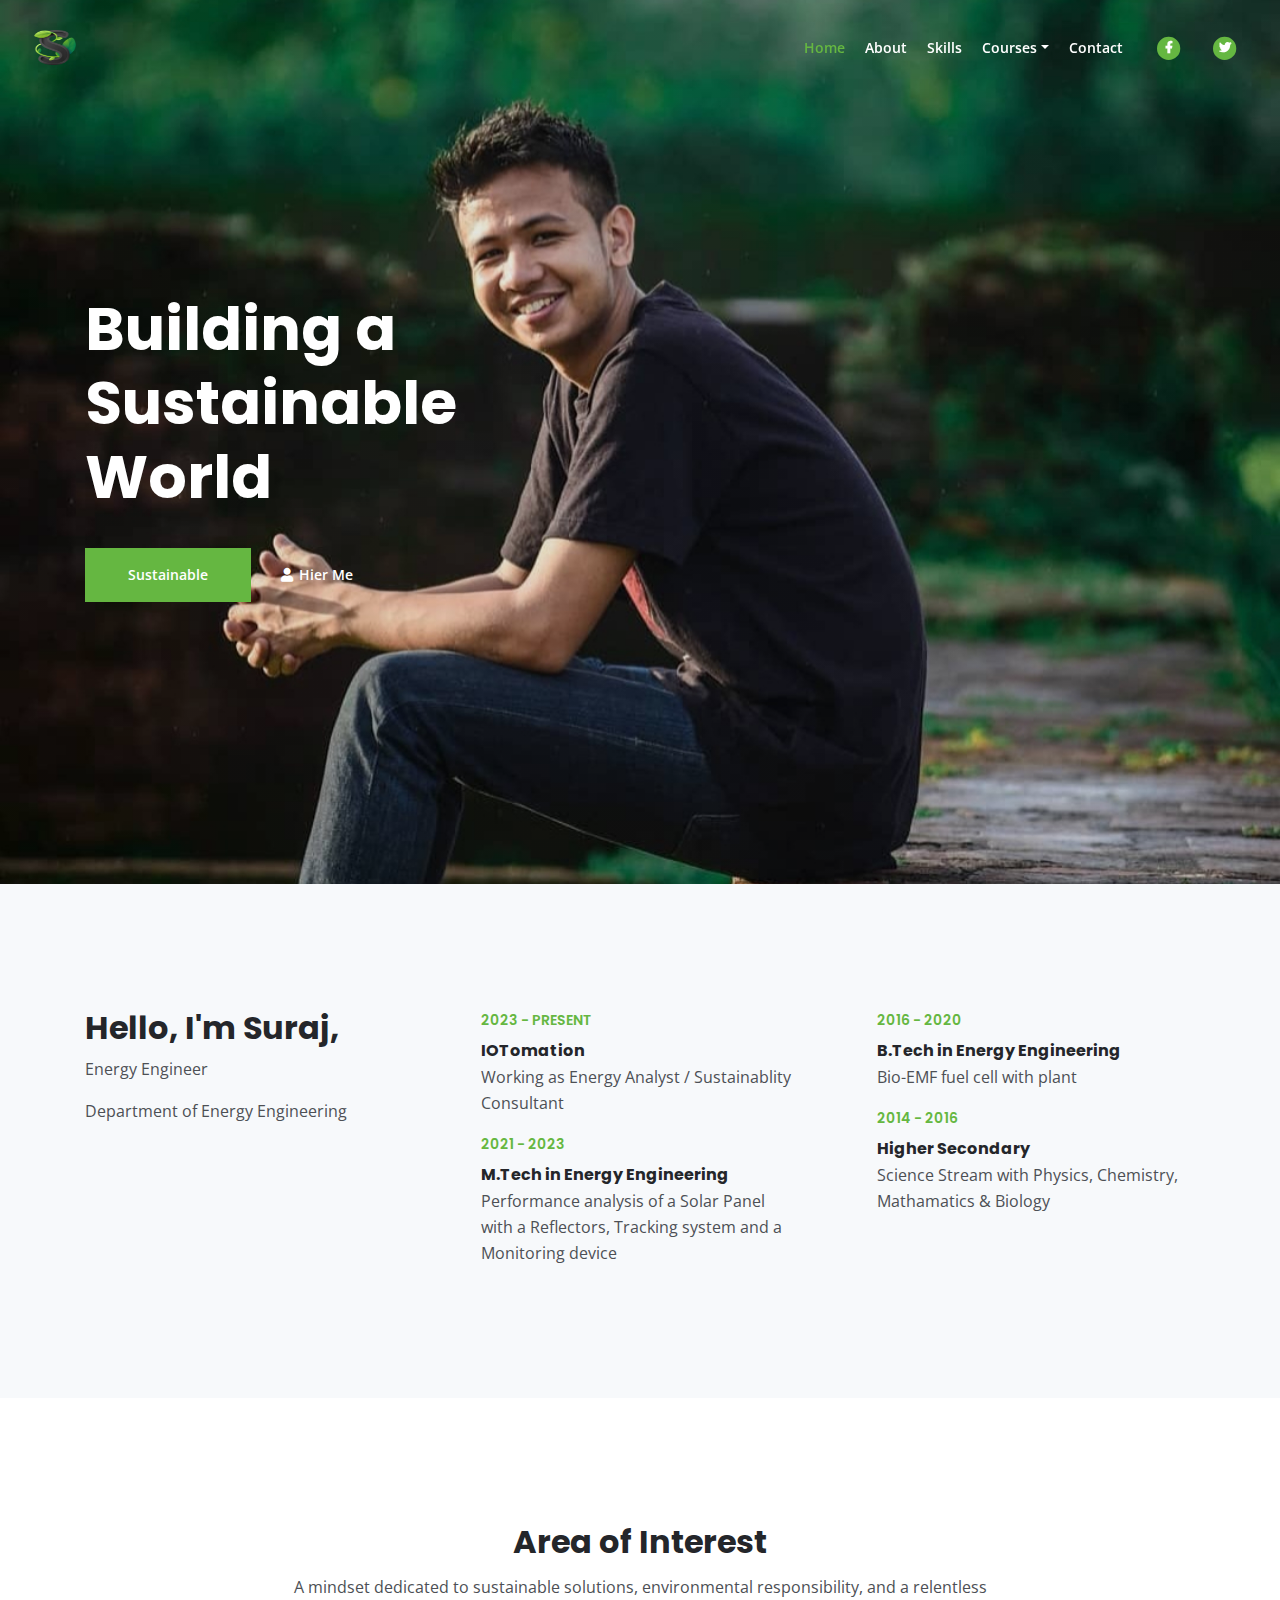
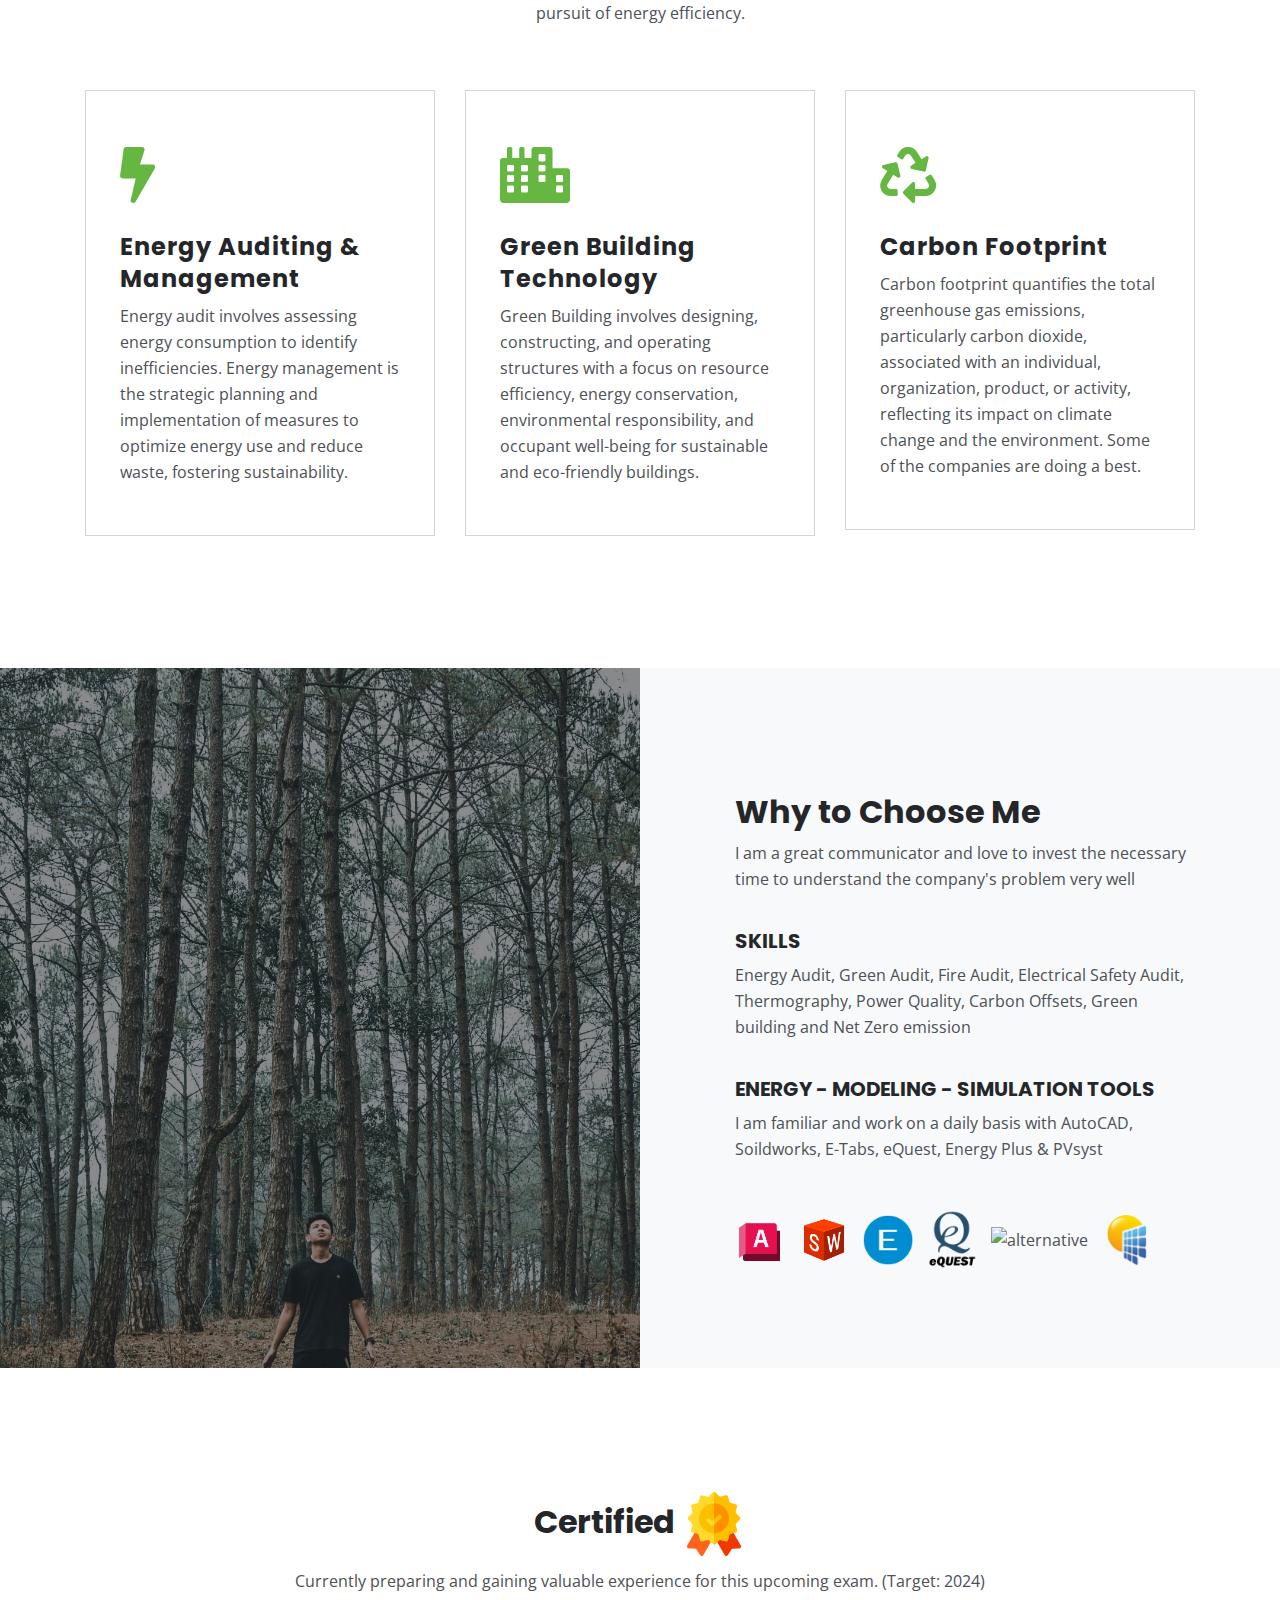
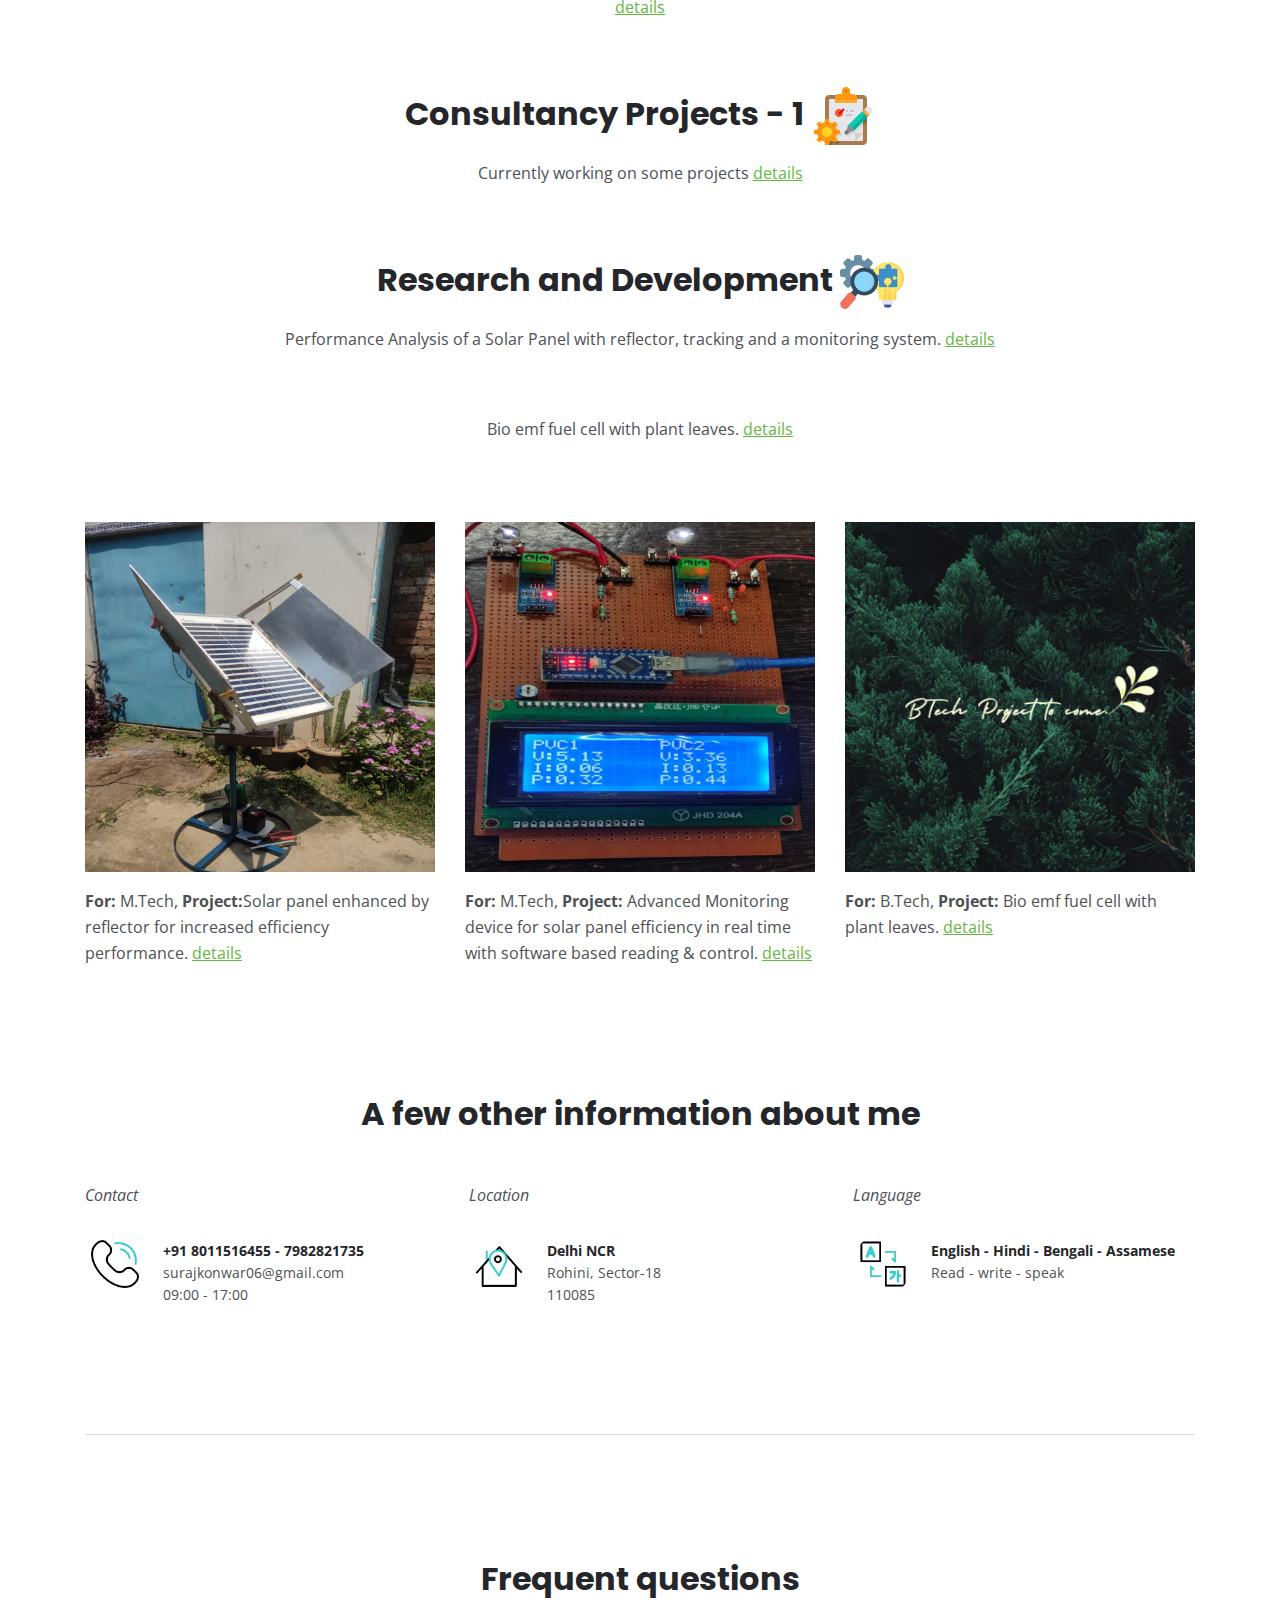
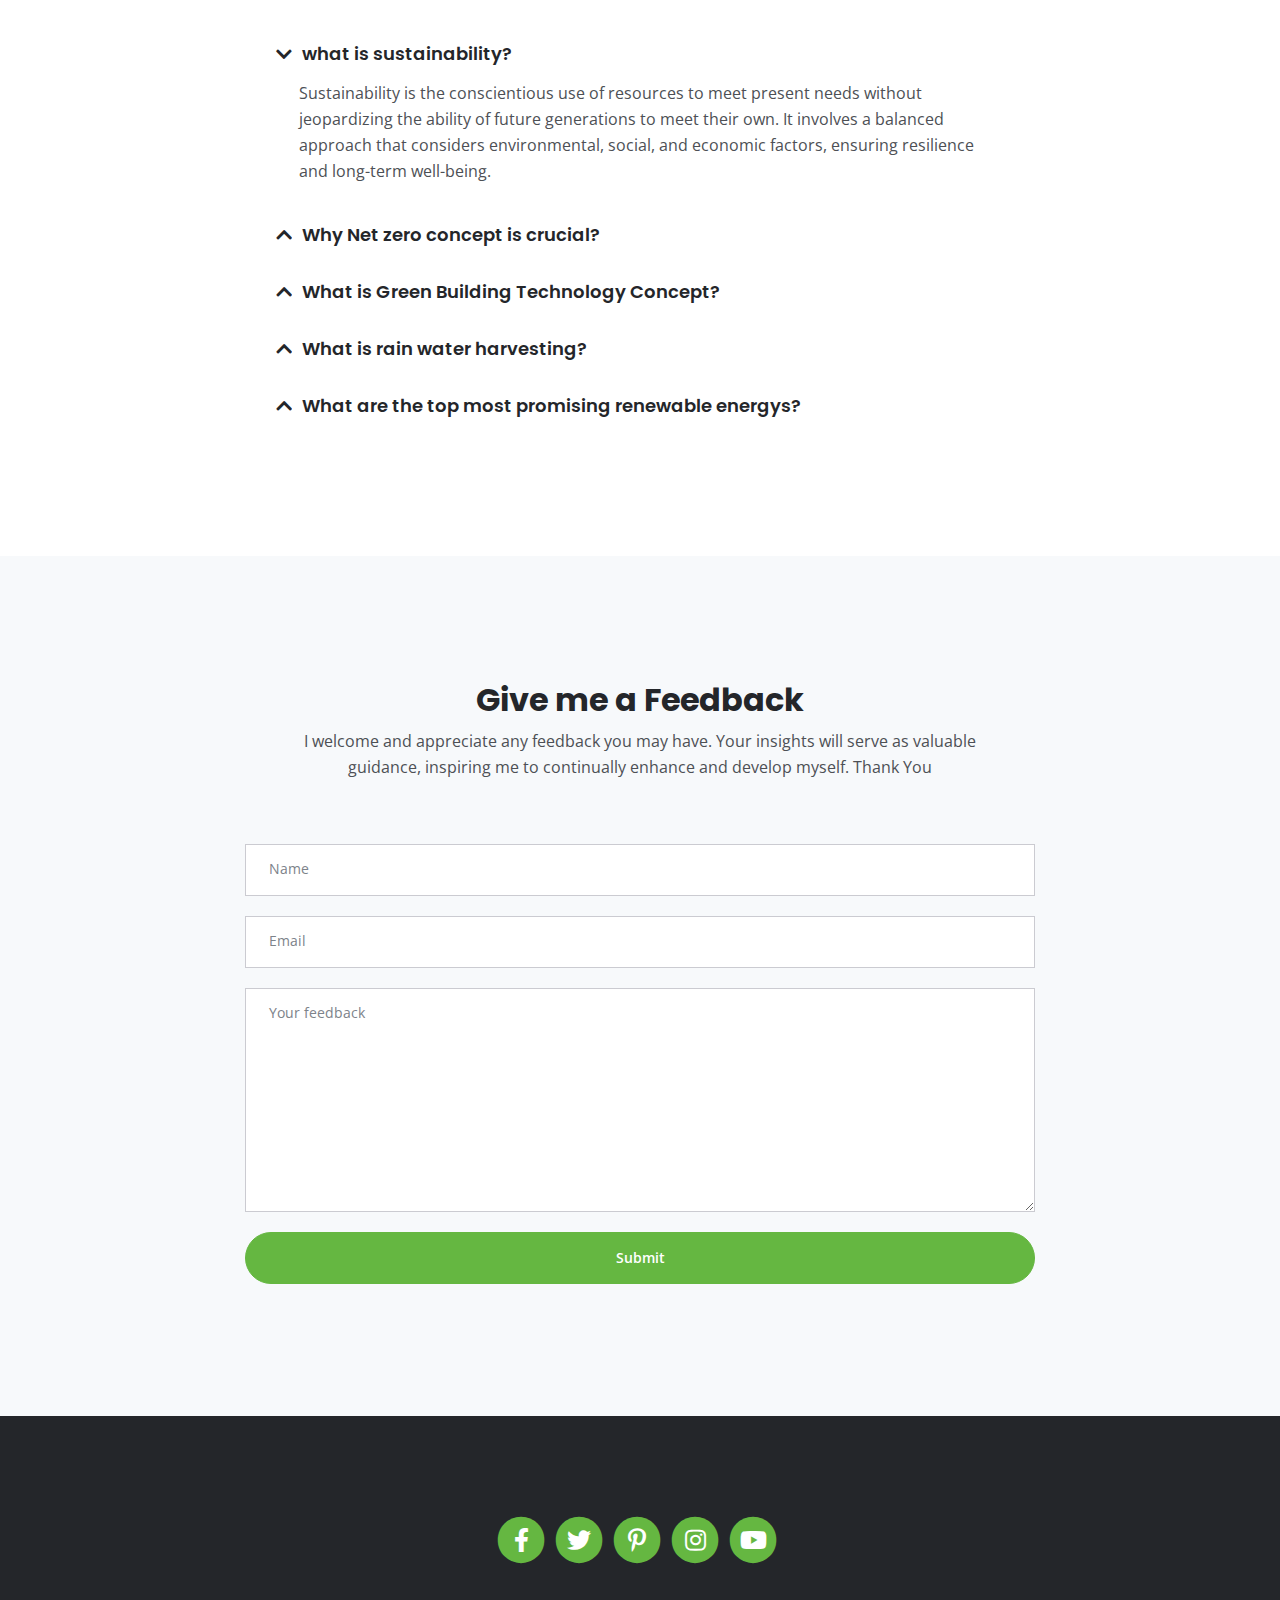
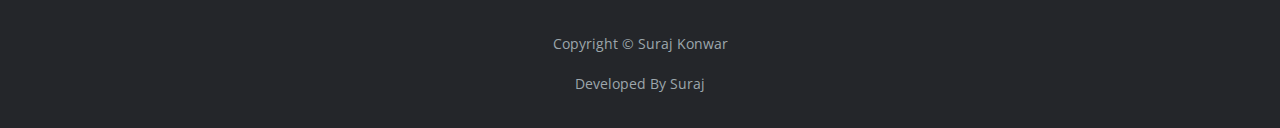
==== index.html @ 88d324c7 "personal website" ====
<!DOCTYPE html>
<html lang="en">
<head>
    <meta charset="utf-8">
    <meta name="viewport" content="width=device-width, initial-scale=1, shrink-to-fit=no">
    
    <!-- OG Meta Tags to improve the way the post looks when you share the page on Facebook, Twitter, LinkedIn -->
	<meta property="og:site_name" content="" /> <!-- website name -->
	<meta property="og:site" content="" /> <!-- website link -->
	<meta property="og:title" content=""/> <!-- title shown in the actual shared post -->
	<meta property="og:description" content="" /> <!-- description shown in the actual shared post -->
	<meta property="og:image" content="" /> <!-- image link, make sure it's jpg -->
	<meta property="og:url" content="" /> <!-- where do you want your post to link to -->
	<meta name="twitter:card" content="summary_large_image"> <!-- to have large image post format in Twitter -->

    <!-- Webpage Title -->
    <title>Portfolio - Suraj</title>
    
    <!-- Styles -->
    <link rel="preconnect" href="https://fonts.gstatic.com">
    <link href="https://fonts.googleapis.com/css2?family=Open+Sans:ital,wght@0,400;0,600;0,700;1,400&family=Poppins:wght@600&display=swap" rel="stylesheet">
    <link href="css/bootstrap.css" rel="stylesheet">
    <link href="css/fontawesome-all.css" rel="stylesheet">
	<link href="css/styles.css" rel="stylesheet">
	
	<!-- Favicon  -->
    <link rel="icon" href="images/favicon.ico">
</head>
<body data-spy="scroll" data-target=".fixed-top">
    
    <!-- Navbar-->
    <nav class="navbar navbar-expand-lg fixed-top navbar-dark">
        <div class="container">
            
            <!-- Image Logo -->
            <a class="navbar-brand logo-image" href="index.html"><img src="images/logo.png" alt="alternative"></a>  

            <!-- Text Logo - Use this if you don't have a graphic logo -->
            <!-- <a class="navbar-brand logo-text page-scroll" href="index.html">suraj</a> -->

            <button class="navbar-toggler p-0 border-0" type="button" data-toggle="offcanvas">
                <span class="navbar-toggler-icon"></span>
            </button>

            <div class="navbar-collapse offcanvas-collapse" id="navbarsExampleDefault">
                <ul class="navbar-nav ml-auto">
                    
                    <li class="nav-item">
                        <a class="nav-link page-scroll" href="#header">Home <span class="sr-only">(current)</span></a>
                    </li>
                    <li class="nav-item">
                        <a class="nav-link page-scroll" href="#about">About</a>
                    </li>
                    <li class="nav-item">
                        <a class="nav-link page-scroll" href="#services">Skills</a>
                    </li>
                    <li class="nav-item dropdown">
                        <a class="nav-link dropdown-toggle" href="#" id="dropdown01" data-toggle="dropdown" aria-haspopup="true" aria-expanded="false">Courses</a>
                        <div class="dropdown-menu" aria-labelledby="dropdown01">
                            <a class="dropdown-item page-scroll" href="project.html">B.Tech</a>
                            <div class="dropdown-divider"></div>
                            <a class="dropdown-item page-scroll" href="terms.html">M.Tech</a>
                            <div class="dropdown-divider"></div>
                            <a class="dropdown-item page-scroll" href="privacy.html">Udemy</a>
                        </div>
                    </li>
                    <li class="nav-item">
                        <a class="nav-link page-scroll" href="#contact">Contact</a>
                    </li>
                </ul>
                <span class="nav-item social-icons">
                    <span class="fa-stack">
                        <a href="https://www.facebook.com/don.eladio.986">
                            <i class="fas fa-circle fa-stack-2x"></i>
                            <i class="fab fa-facebook-f fa-stack-1x"></i>
                        </a>
                    </span>
                    <span class="fa-stack">
                        <a href="https://twitter.com/surajkonwar14">
                            <i class="fas fa-circle fa-stack-2x"></i>
                            <i class="fab fa-twitter fa-stack-1x"></i>
                        </a>
                    </span>
                </span>
            </div> <!-- end of navbar-collapse -->
        </div> <!-- end of container -->
    </nav> <!-- end of navbar -->
    <!-- end of navigation -->


    <!-- Header -->
    <header id="header" class="header">
        <div class="container">
            <div class="row">
                <div class="col-lg-6">
                    <div class="text-container">
                        <h1 class="h1-large">Building a Sustainable World</h1>
                        <a class="btn-solid-lg page-scroll" href="#about">Sustainable</a>
                        <a class="btn-outline-lg page-scroll" href="#contact"><i class="fas fa-user"></i>Hier Me</a>
                    </div> <!-- end of text-container -->
                </div> <!-- end of col -->
            </div> <!-- end of row -->
        </div> <!-- end of container -->
    </header> <!-- end of header -->
    <!-- end of header -->


    <!-- About-->
    <div id="about" class="basic-1 bg-gray">
        <div class="container">
            <div class="row">
                <div class="col-lg-4">
                    <div class="text-container first">
                        <h2>Hello, I'm Suraj,</h2>
                        <p> Energy Engineer </p>
                        <p> Department of Energy Engineering </p>
                    </div> <!-- end of text-container -->
                </div> <!-- end of col -->
                <div class="col-lg-4">
                    <div class="text-container second">
                        <div class="time">2023 - PRESENT</div>
                        <h6>IOTomation</h6>
                        <p>Working as Energy Analyst / Sustainablity Consultant</p>
                        <div class="time">2021 - 2023</div>
                        <h6>M.Tech in Energy Engineering</h6>
                        <p>Performance analysis of a Solar Panel with a Reflectors, Tracking system and a Monitoring device</p>
                    </div> <!-- end of text-container -->
                </div> <!-- end of col -->
                <div class="col-lg-4">
                    <div class="text-container third">
                        <div class="time">2016 - 2020</div>
                        <h6>B.Tech in Energy Engineering</h6>
                        <p>Bio-EMF fuel cell with plant</p>
                        <div class="time">2014 - 2016</div>
                        <h6>Higher Secondary</h6>
                        <p>Science Stream with Physics, Chemistry, Mathamatics & Biology</p>
                    </div> <!-- end of text-container -->
                </div> <!-- end of col -->
            </div> <!-- end of row -->
        </div> <!-- end of container -->
    </div> <!-- end of basic-1 -->
    <!-- end of about -->


    <!-- Services -->
    <div id="services" class="basic-2">
        <div class="container">
            <div class="row">
                <div class="col-lg-12">
                    <h2 class="h2-heading">Area of Interest</h2>
                    <p class="p-heading">A mindset dedicated to sustainable solutions, environmental responsibility, and a relentless pursuit of energy efficiency.</p>
                </div> <!-- end of col -->
            </div> <!-- end of row -->
            <div class="row">
                <div class="col-lg-4">
                    <div class="text-box">
                        <i class="fas fa-bolt"></i>
                        <h4>Energy Auditing & Management</h4>
                        <p>Energy audit involves assessing energy consumption to identify inefficiencies. Energy management is the strategic planning and implementation of measures to optimize energy use and reduce waste, fostering sustainability.</p>
                    </div> <!-- end of text-box -->
                </div> <!-- end of col -->
                <div class="col-lg-4">
                    <div class="text-box">
                        <i class="fas fa-city"></i>
                        <h4>Green Building Technology</h4>
                        <p>Green Building involves designing, constructing, and operating structures with a focus on resource efficiency, energy conservation, environmental responsibility, and occupant well-being for sustainable and eco-friendly buildings.</p>
                    </div> <!-- end of text-box -->
                </div> <!-- end of col -->
                <div class="col-lg-4">
                    <div class="text-box">
                        <i class="fas fa-recycle"></i>
                        <h4>Carbon Footprint</h4>
                        <p>Carbon footprint quantifies the total greenhouse gas emissions, particularly carbon dioxide, associated with an individual, organization, product, or activity, reflecting its impact on climate change and the environment. Some of the companies are doing a best.</p>
                    </div> <!-- end of text-box -->
                </div> <!-- end of col -->
            </div> <!-- end of row -->
        </div> <!-- end of container -->
    </div> <!-- end of basic-2 -->
    <!-- end of services -->


    <!-- Details -->
	<div class="split">
		<div class="area-1">
		</div><!-- end of area-1 on same line and no space between comments to eliminate margin white space --><div class="area-2 bg-gray">
            <div class="container">    
                <div class="row">
                    <div class="col-lg-12">     
                        
                        <!-- Text Container -->
                        <div class="text-container">
                            <h2>Why to Choose Me</h2>
                            <p>I am a great communicator and love to invest the necessary time to understand the company's problem very well</p>
                            <h5>SKILLS</h5>
                            <p>Energy Audit, Green Audit, Fire Audit, Electrical Safety Audit, Thermography, Power Quality, Carbon Offsets, Green building and Net Zero emission</p>
                            <h5>ENERGY - MODELING - SIMULATION TOOLS</h5>
                            <p>I am familiar and work on a daily basis with AutoCAD, Soildworks, E-Tabs, eQuest, Energy Plus & PVsyst</p>
                            
                            <div class="icons-container">
                                <img src="images/autocad.png" alt="alternative">
                                <img src="images/solidworks.png" alt="alternative">
                                <img src="images/etabs.png" alt="alternative">
                                <img src="images/equest.png" alt="alternative">
                                <img src="images/energyplus.png" alt="alternative">
                                <img src="images/pvsyst.png" alt="alternative">
                            </div> <!-- end of icons-container -->
                        </div> <!-- end of text-container -->
                        <!-- end of text container -->

                    </div> <!-- end of col -->
                </div> <!-- end of row -->
            </div> <!-- end of container -->
		</div> <!-- end of area-2 -->
    </div> <!-- end of split -->
    <!-- end of details -->


    <!-- Projects -->
    <div id="projects" class="basic-3">
        <div class="container">
            <div class="row">
                <div class="col-lg-12">
                    <h2 class="h2-heading">Certified <img class="img-fluid" src="images/validation.png" alt="alternative"> </h2>
                    <p class="p-heading"> Currently preparing and gaining valuable experience for this upcoming exam. (Target: 2024) <a class="blue" href="your link">details</a> </p>
                    <h2 class="h2-heading">Consultancy Projects - 1 <img class="img-fluid" src="images/projects.png" alt="alternative"> </h2>
                    <p class="p-heading"> Currently working on some projects <a class="blue" href="your link">details</a> </p>
                    <h2 class="h2-heading">Research and Development <img class="img-fluid" src="images/rnd.png" alt="alternative"> </h2>
                    <p class="p-heading">Performance Analysis of a Solar Panel with reflector, tracking and a monitoring system. <a class="blue" href="your link">details</a> </p>
                    <p class="p-heading">Bio emf fuel cell with plant leaves. <a class="blue" href="your link">details</a> </p>
                </div> <!-- end of col -->
            </div> <!-- end of row -->
        </div> <!-- end of container -->
    </div> <!-- end of basic-3 -->
    <!-- end of projects -->


    <!-- Works -->
    <div class="basic-4">
        <div class="container">
            <div class="row">
                <div class="col-lg-4">
                    <div class="text-container">
                        <div class="image-container">
                            <a href="project.html">
                                <img class="img-fluid" src="images/project-1.jpg" alt="alternative">
                            </a>
                        </div> <!-- end of image-container -->
                        <p><strong>For:</strong> M.Tech, <strong>Project:</strong>Solar panel enhanced by reflector for increased efficiency performance. <a class="blue" href="project.html">details</a></p>
                    </div> <!-- end of text-container -->
                </div> <!-- end of col -->
                <div class="col-lg-4">
                    <div class="text-container">
                        <div class="image-container">
                            <a href="project.html">
                                <img class="img-fluid" src="images/project-2.jpg" alt="alternative">
                            </a>
                        </div> <!-- end of image-container -->
                        <p><strong>For:</strong> M.Tech, <strong>Project:</strong> Advanced Monitoring device for solar panel efficiency in real time with software based reading & control. <a class="blue" href="project.html">details</a></p>
                    </div> <!-- end of text-container -->
                </div> <!-- end of col -->
                <div class="col-lg-4">
                    <div class="text-container">
                        <div class="image-container">
                            <a href="project.html">
                                <img class="img-fluid" src="images/project-3.jpg" alt="alternative">
                            </a>
                        </div> <!-- end of image-container -->
                        <p><strong>For:</strong> B.Tech, <strong>Project:</strong> Bio emf fuel cell with plant leaves. <a class="blue" href="project.html">details</a></p>
                    </div> <!-- end of text-container -->
                </div> <!-- end of col -->
            </div> <!-- end of row -->
         </div> <!-- end of container -->
    </div> <!-- end of basic-4 -->
    <!-- end of works -->


    <!-- Testimonials -->
    <div class="cards-1">
        <div class="container">
            <div class="row">
                <div class="col-lg-12">
                    <h2 class="h2-heading">A few other information about me</h2>
                </div> <!-- end of col -->
            </div> <!-- end of row -->
            <div class="row">
                <div class="col-lg-12">
                    
                    <!-- Card -->
                    <div class="card">
                        <div class="card-body">
                            <p class="testimonial-text">Contact</p>
                            <div class="details">
                                <img src="images/contact.gif" alt="alternative">
                                <div class="text">
                                    <div class="testimonial-author">+91 8011516455 - 7982821735</div>
                                    <div class="occupation">surajkonwar06@gmail.com</div>
                                    <div class="occupation">09:00 - 17:00</div>
                                </div> <!-- end of text -->
                            </div> <!-- end of testimonial-details -->
                        </div>
                    </div>
                    <!-- end of card -->

                    <!-- Card -->
                    <div class="card">
                        <div class="card-body">
                            <p class="testimonial-text">Location</p>
                            <div class="details">
                                <img src="images/location.gif" alt="alternative">
                                <div class="text">
                                    <div class="testimonial-author">Delhi NCR</div>
                                    <div class="occupation">Rohini, Sector-18</div>
                                    <div class="occupation">110085</div>
                                </div> <!-- end of text -->
                            </div> <!-- end of testimonial-details -->
                        </div>
                    </div>
                    <!-- end of card -->

                    <!-- Card -->
                    <div class="card">
                        <div class="card-body">
                            <p class="testimonial-text">Language</p>
                            <div class="details">
                                <img src="images/lang.gif" alt="alternative">
                                <div class="text">
                                    <div class="testimonial-author">English - Hindi - Bengali - Assamese</div>
                                    <div class="occupation">Read - write - speak</div>
                                </div> <!-- end of text -->
                            </div> <!-- end of testimonial-details -->
                        </div>
                    </div>
                    <!-- end of card -->

                </div> <!-- end of col -->
            </div> <!-- end of row -->
        </div> <!-- end of container -->
    </div> <!-- end of cards-1 -->
    <!-- end of testimonials -->


    <!-- Section Divider -->
    <div class="container">
        <div class="row">
            <div class="col-lg-12">
                <hr class="section-divider">
            </div> <!-- end of col -->
        </div> <!-- end of row -->
    </div> <!-- end of container -->
    <!-- end of section divider -->


    <!-- Questions -->
    <div class="accordion-1">
        <div class="container">
            <div class="row">
                <div class="col-lg-12">
                    <h2 class="h2-heading">Frequent questions</h2>
                </div> <!-- end of col -->
            </div> <!-- end of row -->
            <div class="row">
                <div class="col-lg-12">

                    <div class="accordion" id="accordionExample">
                        <div class="card">
                            <div class="card-header" id="headingOne">
                                <button class="btn btn-link btn-block text-left" type="button" data-toggle="collapse" data-target="#collapseOne" aria-expanded="true" aria-controls="collapseOne">
                                    what is sustainability?
                                </button>
                            </div>
                            <div id="collapseOne" class="collapse show" aria-labelledby="headingOne" data-parent="#accordionExample">
                                <div class="card-body">
                                    Sustainability is the conscientious use of resources to meet present needs without jeopardizing the ability of future generations to meet their own. It involves a balanced approach that considers environmental, social, and economic factors, ensuring resilience and long-term well-being.
                                </div>
                            </div>
                        </div>
                        <div class="card">
                            <div class="card-header" id="headingTwo">
                                <button class="btn btn-link btn-block text-left collapsed" type="button" data-toggle="collapse" data-target="#collapseTwo" aria-expanded="false" aria-controls="collapseTwo">
                                    Why Net zero concept is crucial?
                                </button>
                            </div>
                            <div id="collapseTwo" class="collapse" aria-labelledby="headingTwo" data-parent="#accordionExample">
                                <div class="card-body">
                                    The Net Zero concept is crucial for mitigating climate change. It involves balancing the amount of greenhouse gases emitted with an equivalent amount removed, promoting sustainability, reducing environmental impact, and safeguarding the planet for future generations.
                                </div>
                            </div>
                        </div>
                        <div class="card">
                            <div class="card-header" id="headingThree">
                                <button class="btn btn-link btn-block text-left collapsed" type="button" data-toggle="collapse" data-target="#collapseThree" aria-expanded="false" aria-controls="collapseThree">
                                    What is Green Building Technology Concept?
                                </button>
                            </div>
                            <div id="collapseThree" class="collapse" aria-labelledby="headingThree" data-parent="#accordionExample">
                                <div class="card-body">
                                    Green Building Technology focuses on designing, constructing, and operating buildings in an environmentally responsible and resource-efficient manner. It emphasizes energy efficiency, water conservation, use of sustainable materials, and creating healthier indoor environments to minimize the environmental impact of the built environment.
                                </div>
                            </div>
                        </div>
                        <div class="card">
                            <div class="card-header" id="headingFour">
                                <button class="btn btn-link btn-block text-left collapsed" type="button" data-toggle="collapse" data-target="#collapseFour" aria-expanded="false" aria-controls="collapseFour">
                                    What is rain water harvesting?
                                </button>
                            </div>
                            <div id="collapseFour" class="collapse" aria-labelledby="headingFour" data-parent="#accordionExample">
                                <div class="card-body">
                                    Rainwater harvesting is the collection and storage of rainwater for later use. It involves capturing rain from rooftops or other surfaces, directing it to a storage system, and utilizing it for various purposes, including irrigation, groundwater recharge, and non-potable household needs.
                                </div>
                            </div>
                        </div>
                        <div class="card">
                            <div class="card-header" id="headingFive">
                                <button class="btn btn-link btn-block text-left collapsed" type="button" data-toggle="collapse" data-target="#collapseFive" aria-expanded="false" aria-controls="collapseFive">
                                    What are the top most promising renewable energys?
                                </button>
                            </div>
                            <div id="collapseFive" class="collapse" aria-labelledby="headingFive" data-parent="#accordionExample">
                                <div class="card-body">
                                    The top most promising renewable energies include solar power, wind energy, hydropower, and geothermal energy. These sources offer sustainable, clean alternatives, reducing reliance on fossil fuels and contributing to a more environmentally friendly and resilient energy landscape.
                                </div>
                            </div>
                        </div>
                    </div> <!-- end of accordion -->

                </div> <!-- end of col -->
            </div> <!-- end of row -->
        </div> <!-- end of container -->
    </div> <!-- end of accordion-1 -->
    <!-- end of questions -->


    <!-- Contact -->
    <div id="contact" class="form-1 bg-gray">
        <div class="container">
            <div class="row">
                <div class="col-lg-12">
                    <h2>Give me a Feedback</h2>
                    <p class="p-heading">I welcome and appreciate any feedback you may have. Your insights will serve as valuable guidance, inspiring me to continually enhance and develop myself. Thank You</p>
                </div> <!-- end of col -->
            </div> <!-- end of row -->
            <div class="row">
                <div class="col-lg-12">
                    
         <!-- Contact Form -->
    <form >
        <div class="form-group">
            <input type="text" class="form-control-input" id="cname" name="name" required>
            <label class="label-control" for="cname">Name</label>
        </div>
        <div class="form-group">
            <input type="email" class="form-control-input" id="cemail" name="email" required>
            <label class="label-control" for="cemail">Email</label>
        </div>
        <div class="form-group">
            <textarea class="form-control-textarea" id="cmessage" name="message" required></textarea>
            <label class="label-control" for="cmessage">Your feedback</label>
        </div>
        <div class="form-group">
            <button type="submit" class="form-control-submit-button">Submit</button>
        </div>
    </form>
    <!-- end of contact form -->


                </div> <!-- end of col -->
            </div> <!-- end of row -->
        </div> <!-- end of container -->
    </div> <!-- end of form-1 -->  
    <!-- end of contact -->


    <!-- Footer -->
    <div class="footer bg-gray">
        <div class="container">
            <div class="row">
                <div class="col-lg-12">
                    <div class="social-container">
                        <span class="fa-stack">
                            <a href="https://www.facebook.com/don.eladio.986">
                                <i class="fas fa-circle fa-stack-2x"></i>
                                <i class="fab fa-facebook-f fa-stack-1x"></i>
                            </a>
                        </span>
                        <span class="fa-stack">
                            <a href="https://twitter.com/surajkonwar14">
                                <i class="fas fa-circle fa-stack-2x"></i>
                                <i class="fab fa-twitter fa-stack-1x"></i>
                            </a>
                        </span>
                        <span class="fa-stack">
                            <a href="https://pintrest.com/surajkonwar06">
                                <i class="fas fa-circle fa-stack-2x"></i>
                                <i class="fab fa-pinterest-p fa-stack-1x"></i>
                            </a>
                        </span>
                        <span class="fa-stack">
                            <a href="https://www.instagram.com/_surajkonwar_">
                                <i class="fas fa-circle fa-stack-2x"></i>
                                <i class="fab fa-instagram fa-stack-1x"></i>
                            </a>
                        </span>
                        <span class="fa-stack">
                            <a href="https://youtube.com/@codshinobi3490">
                                <i class="fas fa-circle fa-stack-2x"></i>
                                <i class="fab fa-youtube fa-stack-1x"></i>
                            </a>
                        </span>
                    </div> <!-- end of social-container -->
                </div> <!-- end of col -->
            </div> <!-- end of row -->
        </div> <!-- end of container -->
    </div> <!-- end of footer -->  
    <!-- end of footer -->


    <!-- Copyright -->
    <div class="copyright bg-gray">
        <div class="container">
            <div class="row">
                <div class="col-lg-12">
                    <p class="p-small">Copyright © <a class="no-line" href="#your-link">Suraj Konwar</a></p>
                </div> <!-- end of col -->
            </div> <!-- enf of row -->
        </div> <!-- end of container -->

        <div class="container">
            <div class="row">
                <div class="col-lg-12">
                    <p class="p-small">Developed By <a class="no-line" href="#your-link">Suraj</a></p>
                </div> <!-- end of col -->
            </div> <!-- enf of row -->
        </div> <!-- end of container -->
        
    </div> <!-- end of copyright --> 
    <!-- end of copyright -->
    
    	
    <!-- Scripts -->
    <script src="js/jquery.min.js"></script> <!-- jQuery for Bootstrap's JavaScript plugins -->
    <script src="js/bootstrap.min.js"></script> <!-- Bootstrap framework -->
    <script src="js/jquery.easing.min.js"></script> <!-- jQuery Easing for smooth scrolling between anchors -->
    <script src="js/scripts.js"></script> <!-- Custom scripts -->
    
</body>
</html>
---- css/styles.css ----
/* Description: Master CSS file */

/*****************************************
Table Of Contents:
- General Styles
- Navigation
- Header
- About
- Services
- Details
- Projects
- Works
- Testimonials
- Questions
- Contact
- Footer 
- Copyright
- Back To Top Button
- Extra Pages
- Media Queries
******************************************/

/*****************************************
Colors:
- Backgrounds, navbar - black #24262a
- Backgrounds - light gray #f7f9fb
- Buttons, icons - blue #0b36a8
- Headings text - black #24262a
- Body text - dark gray #4d5055
******************************************/


/**************************/
/*     General Styles     */
/**************************/
body,
html {
    width: 100%;
	height: 100%;
}

body, p {
	color: #4d5055; 
	font: 400 1rem/1.625rem "Open Sans", sans-serif;
}

h1 {
	color: #24262a;
	font-weight: 700;
	font-size: 2.5rem;
	line-height: 3.25rem;
	font-family: "Poppins"
}

h2 {
	color: #24262a;
	font-weight: 700;
	font-size: 2rem;
	line-height: 2.5rem;
	font-family: "Poppins"
}

h3 {
	color: #24262a;
	font-weight: 700;
	font-size: 1.75rem;
	line-height: 2.25rem;
	font-family: "Poppins"
}

h4 {
	color: #24262a;
	font-weight: 700;
	font-size: 1.5rem;
	line-height: 2rem;
	font-family: "Poppins"
}

h5 {
	color: #24262a;
	font-weight: 700;
	font-size: 1.25rem;
	line-height: 1.625rem;
	font-family: "Poppins"
}

h6 {
	color: #24262a;
	font-weight: 700;
	font-size: 1rem;
	line-height: 1.375rem;
	font-family: "Poppins"
}

.p-large {
	font-size: 1.125rem;
	line-height: 1.75rem;
}

.p-small {
	font-size: 0.875rem;
	line-height: 1.5rem;
}

.testimonial-text {
	font-style: italic;
}

.testimonial-author {
	font-weight: 700;
	font-size: 1rem;
	line-height: 1.5rem;
}

.li-space-lg li {
	margin-bottom: 0.5rem;
}

a {
	color: #4d5055;
	text-decoration: underline;
}

a:hover {
	color: #4d5055;
	text-decoration: underline;
}

.no-line {
	text-decoration: none;
}

.no-line:hover {
	text-decoration: none;
}

.blue {
	color: #65B741;
}

.bg-gray {
	background-color: #f7f9fb;
}

.section-divider {
	display: block;
	height: 1px;
	margin: 0;
	border: none;
	background-color: #d3dae2;
}

.btn-solid-reg {
	display: inline-block;
	padding: 1.375rem 2.25rem 1.375rem 2.25rem;
	border: 1px solid #65B741;
	background-color: #65B741;
	color: #ffffff;
	font-weight: 600;
	font-size: 0.875rem;
	line-height: 0;
	text-decoration: none;
	transition: all 0.2s;
}

.btn-solid-reg:hover {
	background-color: transparent;
	color: #0b36a8; /* needs to stay here because of the color property of a tag */
	text-decoration: none;
}

.btn-solid-lg {
	display: inline-block;
	padding: 1.625rem 2.625rem 1.625rem 2.625rem;
	border: 1px solid #65B741;
	background-color: #65B741;
	color: #ffffff;
	font-weight: 600;
	font-size: 0.875rem;
	line-height: 0;
	text-decoration: none;
	transition: all 0.2s;
}

.btn-solid-lg:hover {
	background-color: transparent;
	color: #0b36a8; /* needs to stay here because of the color property of a tag */
	text-decoration: none;
}

.btn-outline-reg {
	display: inline-block;
	padding: 1.375rem 2.25rem 1.375rem 2.25rem;
	border: 1px solid #24262a;
	background-color: transparent;
	color: #24262a;
	font-weight: 600;
	font-size: 0.875rem;
	line-height: 0;
	text-decoration: none;
	transition: all 0.2s;
}

.btn-outline-reg:hover {
	background-color: #24262a;
	color: #ffffff;
	text-decoration: none;
}

.btn-outline-lg {
	display: inline-block;
	padding: 1.625rem 2.625rem 1.625rem 2.625rem;
	border: 1px solid #24262a;
	background-color: transparent;
	color: #24262a;
	font-weight: 600;
	font-size: 0.875rem;
	line-height: 0;
	text-decoration: none;
	transition: all 0.2s;
}

.btn-outline-lg:hover {
	background-color: #24262a;
	color: #ffffff;
	text-decoration: none;
}

.btn-outline-sm {
	display: inline-block;
	padding: 1rem 1.5rem 1rem 1.5rem;
	border: 1px solid #24262a;
	background-color: transparent;
	color: #24262a;
	font-weight: 600;
	font-size: 0.875rem;
	line-height: 0;
	text-decoration: none;
	transition: all 0.2s;
}

.btn-outline-sm:hover {
	background-color: #24262a;
	color: #ffffff;
	text-decoration: none;
}

.form-group {
	position: relative;
	margin-bottom: 1.25rem;
}

.label-control {
	position: absolute;
	top: 0.875rem;
	left: 1.5rem;
	color: #7d838a;
	opacity: 1;
	font-size: 0.875rem;
	line-height: 1.375rem;
	cursor: text;
	transition: all 0.2s ease;
}

.form-control-input:focus + .label-control,
.form-control-input.notEmpty + .label-control,
.form-control-textarea:focus + .label-control,
.form-control-textarea.notEmpty + .label-control {
	top: 0.125rem;
	color: #4d5055;
	opacity: 1;
	font-size: 0.75rem;
	font-weight: 700;
}

.form-control-input,
.form-control-select {
	display: block; /* needed for proper display of the label in Firefox, IE, Edge */
	width: 100%;
	padding-top: 1.125rem;
	padding-bottom: 0.125rem;
	padding-left: 1.5rem;
	border: 1px solid #cbcbd1;
	background-color: #ffffff;
	color: #4d5055;
	font-size: 0.875rem;
	line-height: 1.875rem;
	transition: all 0.2s;
	-webkit-appearance: none; /* removes inner shadow on form inputs on ios safari */
}

.form-control-select {
	padding-top: 0.5rem;
	padding-bottom: 0.5rem;
	height: 3.25rem;
	color: #7d838a;
}

select {
    /* you should keep these first rules in place to maintain cross-browser behavior */
    -webkit-appearance: none;
	-moz-appearance: none;
	-ms-appearance: none;
    -o-appearance: none;
    appearance: none;
    background-image: url('../images/down-arrow.png');
    background-position: 96% 50%;
    background-repeat: no-repeat;
    outline: none;
}

.form-control-textarea {
	display: block; /* used to eliminate a bottom gap difference between Chrome and IE/FF */
	width: 100%;
	height: 14rem; /* used instead of html rows to normalize height between Chrome and IE/FF */
	padding-top: 1.5rem;
	padding-left: 1.3125rem;
	border: 1px solid #cbcbd1;
	background-color: #ffffff;
	color: #4d5055;
	font-size: 0.875rem;
	line-height: 1.5rem;
	transition: all 0.2s;
}

.form-control-input:focus,
.form-control-select:focus,
.form-control-textarea:focus {
	border: 1px solid #a1a1a1;
	outline: none; /* Removes blue border on focus */
}

.form-control-input:hover,
.form-control-select:hover,
.form-control-textarea:hover {
	border: 1px solid #a1a1a1;
}

.checkbox {
	font-size: 0.75rem;
	line-height: 1.25rem;
}

input[type='checkbox'] {
	vertical-align: -10%;
	margin-right: 0.5rem;
}

.form-control-submit-button {
	display: inline-block;
	width: 100%;
	height: 3.25rem;
	border: 1px solid #65B741;
	border-radius: 32px;
	background-color: #65B741;
	color: #ffffff;
	font-weight: 600;
	font-size: 0.875rem;
	line-height: 0;
	cursor: pointer;
	transition: all 0.2s;
}

.form-control-submit-button:hover {
	border: 1px solid #24262a;
	background-color: transparent;
	color: #24262a;
}


/**********************/
/*     Navigation     */
/**********************/
.navbar {
	background-color: #445D48;
	font-weight: 600;
	font-size: 0.875rem;
	line-height: 0.875rem;
	box-shadow: 0 1px 6px 0 rgba(0, 0, 0, 0.025);
}

.navbar .navbar-brand {
	padding-top: 0.125rem;
	padding-bottom: 0.125rem;
}

.navbar .logo-image img {
    width: 48px;
	height: 35px;
}

.navbar .logo-text {
	color: #ffffff;
	font-weight: 700;
	font-size: 1.875rem;
	line-height: 1rem;
	text-decoration: none;
}

.offcanvas-collapse {
	position: fixed;
	top: 3.25rem; /* adjusts the height between the top of the page and the offcanvas menu */
	bottom: 0;
	left: 100%;
	width: 100%;
	padding-right: 1rem;
	padding-left: 1rem;
	overflow-y: auto;
	visibility: hidden;
	background-color: #445D48;
	transition: visibility .3s ease-in-out, -webkit-transform .3s ease-in-out;
	transition: transform .3s ease-in-out, visibility .3s ease-in-out;
	transition: transform .3s ease-in-out, visibility .3s ease-in-out, -webkit-transform .3s ease-in-out;
}

.offcanvas-collapse.open {
	visibility: visible;
	-webkit-transform: translateX(-100%);
	transform: translateX(-100%);
}

.navbar .navbar-nav {
	margin-top: 0.75rem;
	margin-bottom: 0.5rem;
}

.navbar .nav-item .nav-link {
	padding-top: 0.625rem;
	padding-bottom: 0.625rem;
	color: #ffffff;
	text-decoration: none;
	transition: all 0.2s ease;
}

.navbar .nav-item.dropdown.show .nav-link,
.navbar .nav-item .nav-link:hover,
.navbar .nav-item .nav-link.active {
	color: #65B741;
}

/* Dropdown Menu */
.navbar .dropdown .dropdown-menu {
	animation: fadeDropdown 0.2s; /* required for the fade animation */
}

@keyframes fadeDropdown {
    0% {
        opacity: 0;
    }

    100% {
        opacity: 1;
	}
}

.navbar .dropdown-menu {
	margin-top: 0.5rem;
	margin-bottom: 0.5rem;
	border: none;
	background-color: #445D48;
}

.navbar .dropdown-item {
	padding-top: 0.5rem;
	padding-bottom: 0.5rem;
	color: #ffffff;
	font-weight: 600;
	font-size: 0.875rem;
	line-height: 0.875rem;
	text-decoration: none;
}

.navbar .dropdown-item:hover {
	background-color: #445D48;
	color: #65B741;
}

.navbar .dropdown-divider {
	width: 100%;
	height: 2px;
	margin: 0.5rem auto 0.5rem auto;
	border: none;
	background-color: #ffffff;
}
/* end of dropdown menu */

.navbar .fa-stack {
	width: 4em;
	margin-right: 0.25rem;
	font-size: 0.75rem;
}

.navbar .fa-stack-2x {
	color: #65B741;
	transition: all 0.2s ease;
}

.navbar .fa-stack-1x {
	color: #ffffff;
	transition: all 0.2s ease;
}

.navbar .fa-stack:hover .fa-stack-2x {
	color: #ffffff;
}

.navbar .fa-stack:hover .fa-stack-1x {
	color: #65B741;
}

.navbar .navbar-toggler {
	padding: 0;
	border: none;
	font-size: 1.25rem;
}


/******************/
/*     Header     */
/******************/
.header {
	padding-top: 7rem;
	padding-bottom: 5.5rem;
	background: linear-gradient(rgba(0, 0, 0, 0.1), rgba(0, 0, 0, 0.1)), url('../images/header-background.jpg') center center no-repeat;
	background-size: cover;
	text-align: center;
}

.header .h1-large {
	margin-bottom: 1.75rem;
	color: #ffffff;
}

.header .btn-solid-lg:hover {
	border: 2px solid #ffffff;
	color: #65B741;
}

.header .btn-outline-lg {
	padding: 1.625rem 1.625rem 1.625rem 1.625rem;
	border: none;
	color: #ffffff;
}

.header .btn-outline-lg:hover {
	background: transparent;
	color: #65B741;
	text-decoration: none;
}

.header .btn-outline-lg .fas {
	margin-right: 0.375rem;
}


/*****************/
/*     About     */
/*****************/
.basic-1 {
	padding-top: 7.75rem;
	padding-bottom: 5.25rem;
}

.basic-1 .text-container {
	margin-bottom: 3rem;
}

.basic-1 .time {
	margin-bottom: 0.5rem;
	color: #65B741;
	font-weight: 600;
	font-size: 0.875rem;
	line-height: 1.5rem;
	font-family: "Poppins";
}

.basic-1 h6 {
	margin-bottom: 0.125rem;
}


/********************/
/*     Services     */
/********************/
.basic-2 {
	padding-top: 7.75rem;
	padding-bottom: 5.25rem;
}

.basic-2 .h2-heading {
	margin-bottom: 0.75rem;
	text-align: center;
}

.basic-2 .p-heading {
	margin-bottom: 4rem;
	text-align: center;
}

.basic-2 .text-box {
	margin-bottom: 3rem;
	padding: 3.5rem 1rem 2.125rem 1rem;
	border: 1px solid #cfd7de;
}

.basic-2 .fas,
.basic-2 .far {
	margin-bottom: 1.75rem;
	color: #65B741;
	font-size: 3.5rem;
}

.basic-2 h4 {
	letter-spacing: 1px;
}


/*******************/
/*     Details     */
/*******************/
.split .area-1 {
	height: 430px;
	background: linear-gradient(to bottom right, rgba(25, 26, 29, 0.5), rgba(25, 26, 29, 0.5)), url('../images/details-background.jpg') center center no-repeat;
	background-size: cover;
}

.split .area-2 {
	padding-top: 7.75rem;
	padding-bottom: 7.75rem;
}

.split p {
	margin-bottom: 2.25rem;
}

.split .icons-container {
	margin-top: 3rem;
}

.split .icons-container img {
	width: 50px;
	margin-right: 0.625rem;
	margin-bottom: 0.75rem;
}


/********************/
/*     Projects     */
/********************/
.basic-3 {
	padding-top: 7.75rem;
	padding-bottom: 1rem;
}

.basic-3 .h2-heading {
	margin-bottom: 0.75rem;
	text-align: center;
}

.basic-3 .p-heading {
	margin-bottom: 4rem;
	text-align: center;
}

.basic-3 .text-container {
	margin-bottom: 4rem;
}

.basic-3 .image-container {
	margin-bottom: 1rem;
}

/* Hover Animation */
.basic-3 .image-container {
	overflow: hidden;
	margin-right: auto;
	margin-left: auto;
}

.basic-3 .image-container img {
	margin: 0;
	transition: all 0.2s;
}

.basic-3 .image-container:hover img {
	-moz-transform: scale(1.1);
	-webkit-transform: scale(1.1);
	transform: scale(1.1);
} 
/* end of hover animation */


/*****************/
/*     Works     */
/*****************/
.basic-4 {
	padding-bottom: 1rem;
}

.basic-4 .text-container {
	margin-bottom: 4rem;
}

.basic-4 .image-container {
	margin-bottom: 1rem;
}

/* Hover Animation */
.basic-4 .image-container {
	overflow: hidden;
	margin-right: auto;
	margin-left: auto;
}

.basic-4 .image-container img {
	margin: 0;
	transition: all 0.2s;
}

.basic-4 .image-container:hover img {
	-moz-transform: scale(1.15);
	-webkit-transform: scale(1.15);
	transform: scale(1.15);
} 
/* end of hover animation */


/************************/
/*     Testimonials     */
/************************/
.cards-1 {
	padding-top: 3rem;
	padding-bottom: 3.875rem;
}

.cards-1 .h2-heading {
	margin-bottom: 3rem;
	text-align: center;
}

.cards-1 .card {
	margin-bottom: 4rem;
	border: none;
}

.cards-1 .card-body {
	padding: 0;
	text-align: center;
}

.cards-1 .testimonial-text {
	margin-bottom: 1.625rem;
}

.cards-1 img {
	display: inline-block;
	width: 60px;
	margin-bottom: 0.875rem;
	border-radius: 50%;
}

.cards-1 .text {
	margin-top: 0.375rem;
}

.cards-1 .testimonial-author {
	color: #24262a;
}

.cards-1 .testimonial-author,
.cards-1 .occupation {
	font-size: 0.875rem;
	line-height: 1.375rem;
}


/*********************/
/*     Questions     */
/*********************/
.accordion-1 {
	padding-top: 7.75rem;
	padding-bottom: 6.75rem;
}

.accordion-1 .h2-heading {
	margin-bottom: 2.5rem;
	text-align: center;
}

.accordion-1 .card {
	margin-bottom: 1.75rem;
	border: none;
}

.accordion-1 .card-header {
	padding: 0;
	border: none;
	background-color: transparent;
}

.accordion-1 .card button {
	padding: 0;
	color: #24262a;
	font-weight: 600;
	font-size: 1.125rem;
	line-height: 1.75rem;
	font-family: 'Poppins';
}

.accordion-1 .card button:hover {
	text-decoration: none;
}

.accordion-1 .card button:before {
	float: left;
	margin-right: 0.625rem;
	font-family: 'Font Awesome 5 Free';
	font-weight: 900;
	content: "\f078";
	transition: all 0.2s;
}

.accordion-1 .card button.collapsed:before {
	-webkit-transform: rotate(180deg);
	-moz-transform: rotate(180deg);
	transform: rotate(180deg);
} 

.accordion-1 .card-body {
	padding: 0.75rem 1.5rem 0.5rem 1.5rem;
}


/*******************/
/*     Contact     */
/*******************/
.form-1 {
	padding-top: 7.75rem;
	padding-bottom: 7rem;
	text-align: center;
}

.form-1 .h2-heading {
	margin-bottom: 0.75rem;
	text-align: center;
}

.form-1 .p-heading {
	margin-bottom: 4rem;
}


/******************/
/*     Footer     */
/******************/
.footer {
	padding-top: 6.25rem;
	padding-bottom: 2rem;
	background-color: #24262a;
	text-align: center;
}

.footer a {
	text-decoration: none;
}

.footer .fa-stack {
	width: 2em;
	margin-bottom: 1.25rem;
	margin-right: 0.375rem;
	font-size: 1.5rem;
}

.footer .fa-stack .fa-stack-1x {
    color: #ffffff;
	transition: all 0.2s ease;
}

.footer .fa-stack .fa-stack-2x {
	color: #65B741;
	transition: all 0.2s ease;
}

.footer .fa-stack:hover .fa-stack-1x {
	color: #65B741;
}

.footer .fa-stack:hover .fa-stack-2x {
    color: #ffffff;
}


/*********************/
/*     Copyright     */
/*********************/
.copyright {
	padding-top: 1rem;
	padding-bottom: 1rem;
	background-color: #24262a;
	text-align: center;
}

.copyright .p-small {
	color: #9da6ac;
	text-align: center;
}

.copyright a {
	color: #9da6ac;
}


/******************************/
/*     Back To Top Button     */
/******************************/
a.back-to-top {
	position: fixed;
	z-index: 999;
	right: 12px;
	bottom: 12px;
	display: none;
	width: 42px;
	height: 42px;
	border-radius: 30px;
	background: #3a424d url("../images/up-arrow.png") no-repeat center 47%;
	background-size: 18px 18px;
	text-indent: -9999px;
}

a:hover.back-to-top {
	background-color: #65B741;
}


/***********************/
/*     Extra Pages     */
/***********************/
.ex-header {
	padding-top: 8.5rem;
	padding-bottom: 4rem;
	background-color: #24262a;
}

.ex-header h1 {
	color: #ffffff;
}

.ex-basic-1 .list-unstyled .fas {
	font-size: 0.375rem;
	line-height: 1.625rem;
}

.ex-basic-1 .list-unstyled .media-body {
	margin-left: 0.5rem;
}

.ex-basic-1 .text-box {
	padding: 1.25rem 1.25rem 0.5rem 1.25rem;
	background-color: #f7f9fb;
}

.ex-cards-1 .card {
	border: none;
	background-color: transparent;
}

.ex-cards-1 .card .fa-stack {
	width: 2em;
	font-size: 1.125rem;
}

.ex-cards-1 .card .fa-stack-2x {
	color: #65B741;
}

.ex-cards-1 .card .fa-stack-1x {
	color: #ffffff;
	font-weight: 700;
	line-height: 2.125rem;
}

.ex-cards-1 .card .list-unstyled .media-body {
	margin-left: 0.75rem;
}

.ex-cards-1 .card .list-unstyled .media-body h5 {
	margin-top: 0.125rem;
	margin-bottom: 0.375rem;
}


/*************************/
/*     Media Queries     */
/*************************/	
/* Min-width 768px */
@media (min-width: 768px) {

	/* Header */
	.header {
		padding-top: 11rem;
		padding-bottom: 9rem;
	}
	/* end of header */


	/* Services */
	.basic-2 .text-box {
		padding-right: 2.125rem;
		padding-left: 2.125rem;
	}
	/* end of services */


	/* Extra Pages */
	.ex-basic-1 .text-box {
		padding: 1.75rem 2rem 0.875rem 2rem;
	}
	/* end of extra pages */
}
/* end of min-width 768px */


/* Min-width 992px */
@media (min-width: 992px) {
	
	/* General Styles */
	.h2-heading {
		width: 35.25rem;
		margin-right: auto;
		margin-left: auto;
	}

	.p-heading {
		width: 46rem;
		margin-right: auto;
		margin-left: auto;
	}
	/* end of general styles */


	/* Navigation */
	.navbar {
		padding-top: 1.75rem;
		background-color: transparent;
		box-shadow: none;
		transition: all 0.2s;
	}

	.navbar.top-nav-collapse {
		padding-top: 0.5rem;
		padding-top: 0.5rem;
		background-color: #24262a;
		box-shadow: 0 3px 6px 0 rgba(0, 0, 0, 0.025);
	}

	.offcanvas-collapse {
		position: static;
		top: auto;
		bottom: auto;
		left: auto;
		width: auto;
		padding-right: 0;
		padding-left: 0;
		background-color: transparent;
		overflow-y: visible;
		visibility: visible;
	}

	.offcanvas-collapse.open {
		-webkit-transform: none;
		transform: none;
	}

	.navbar .navbar-nav {
		margin-top: 0;
		margin-bottom: 0;
	}
	
	.navbar .nav-item .nav-link {
		padding-right: 0.625rem;
		padding-left: 0.625rem;
	}

	.navbar .dropdown-menu {
		margin-top: 0.25rem;
		box-shadow: 0 3px 3px 1px rgba(0, 0, 0, 0.08);
	}

	.navbar .dropdown-divider {
		width: 90%;
	}

	.navbar .social-icons {
		margin-left: 0.5rem;
	}
	
	.navbar .fa-stack {
		margin-right: 0;
		margin-left: 0.25rem;
	}
	/* end of navigation */


	/* Header */
	.header {
		padding-top: 15rem;
		padding-bottom: 14rem;
		text-align: left;
	}
	/* end of header */


	/* Details */
	.split {
		height: 760px;
	}
	
	.split .area-1 {
		height: 100%;
		width: 50%;
		display: inline-block;
	}
	
	.split .area-2 {
		height: 100%;
		width: 50%;
		display: inline-block;
		vertical-align: top;
	}

	.split .text-container {
		width: 400px;
		margin-left: 3rem;
	}
	/* end of details */


	/* Testimonials */
	.cards-1 .card {
		display: inline-block;
		width: 290px;
		vertical-align: top;
	}

	.cards-1 .card:nth-of-type(3n+2) {
		margin-right: 1.5rem;
		margin-left: 1.5rem;
	}

	.cards-1 .card-body {
		text-align: left;
	}

	.cards-1 .details {
		display: flex;
		align-items: flex-start;
	}
	
	.cards-1 .details .text {
		flex-direction: column;
	}
	
	.cards-1 .details img {
		margin-right: 1.125rem;
	}
	/* end of testimonials */


	/* Accordion */
	.accordion-1 .accordion {
		width: 730px;
		margin-right: auto;
		margin-left: auto;
	}
	/* end of accordion */


	/* Contact */
	.form-1 form {
		width: 790px;
		margin-right: auto;
		margin-left: auto;
	}
	/* end of contact */


	/* Extra Pages */
	.ex-cards-1 .card {
		display: inline-block;
		width: 296px;
		vertical-align: top;
	}

	.ex-cards-1 .card:nth-of-type(3n+2) {
		margin-right: 1rem;
		margin-left: 1rem;
	}
	/* end of extra pages */
}
/* end of min-width 992px */


/* Min-width 1200px */
@media (min-width: 1200px) {

	/* General Styles */
	.h1-large {
		font-size: 3.75rem;
		line-height: 4.625rem;
	}
	/* end of general styles */


	/* Navigation */
	.navbar .container {
		max-width: 1330px;
	}
	/* end of navigation */


	/* Header */
	.header {
		padding-top: 18.25rem;
		padding-bottom: 17.25rem;
	}
	/* end of header */


	/* About */
	.basic-1 .text-container.first {
		margin-right: 2rem;
	}

	.basic-1 .text-container.second {
		margin-right: 1rem;
		margin-left: 1rem;
	}

	.basic-1 .text-container.third {
		margin-left: 2rem;
	}
	/* end of about */


	/* Details */
	.split {
		height: 700px;
	}

	.split .text-container {
		width: 460px;
		margin-left: 5rem;
	}
	/* end of details */


	/* Testimonials */
	.cards-1 .card {
		width: 338px;
	}
	
	.cards-1 .card:nth-of-type(3n+2) {
		margin-right: 2.625rem;
		margin-left: 2.625rem;
	}
	/* end of testimonials */
	

	/* Extra Pages */
	.ex-cards-1 .card {
		width: 336px;
	}

	.ex-cards-1 .card:nth-of-type(3n+2) {
		margin-right: 2.875rem;
		margin-left: 2.875rem;
	}
	/* end of extra pages */
}
/* end of min-width 1200px */
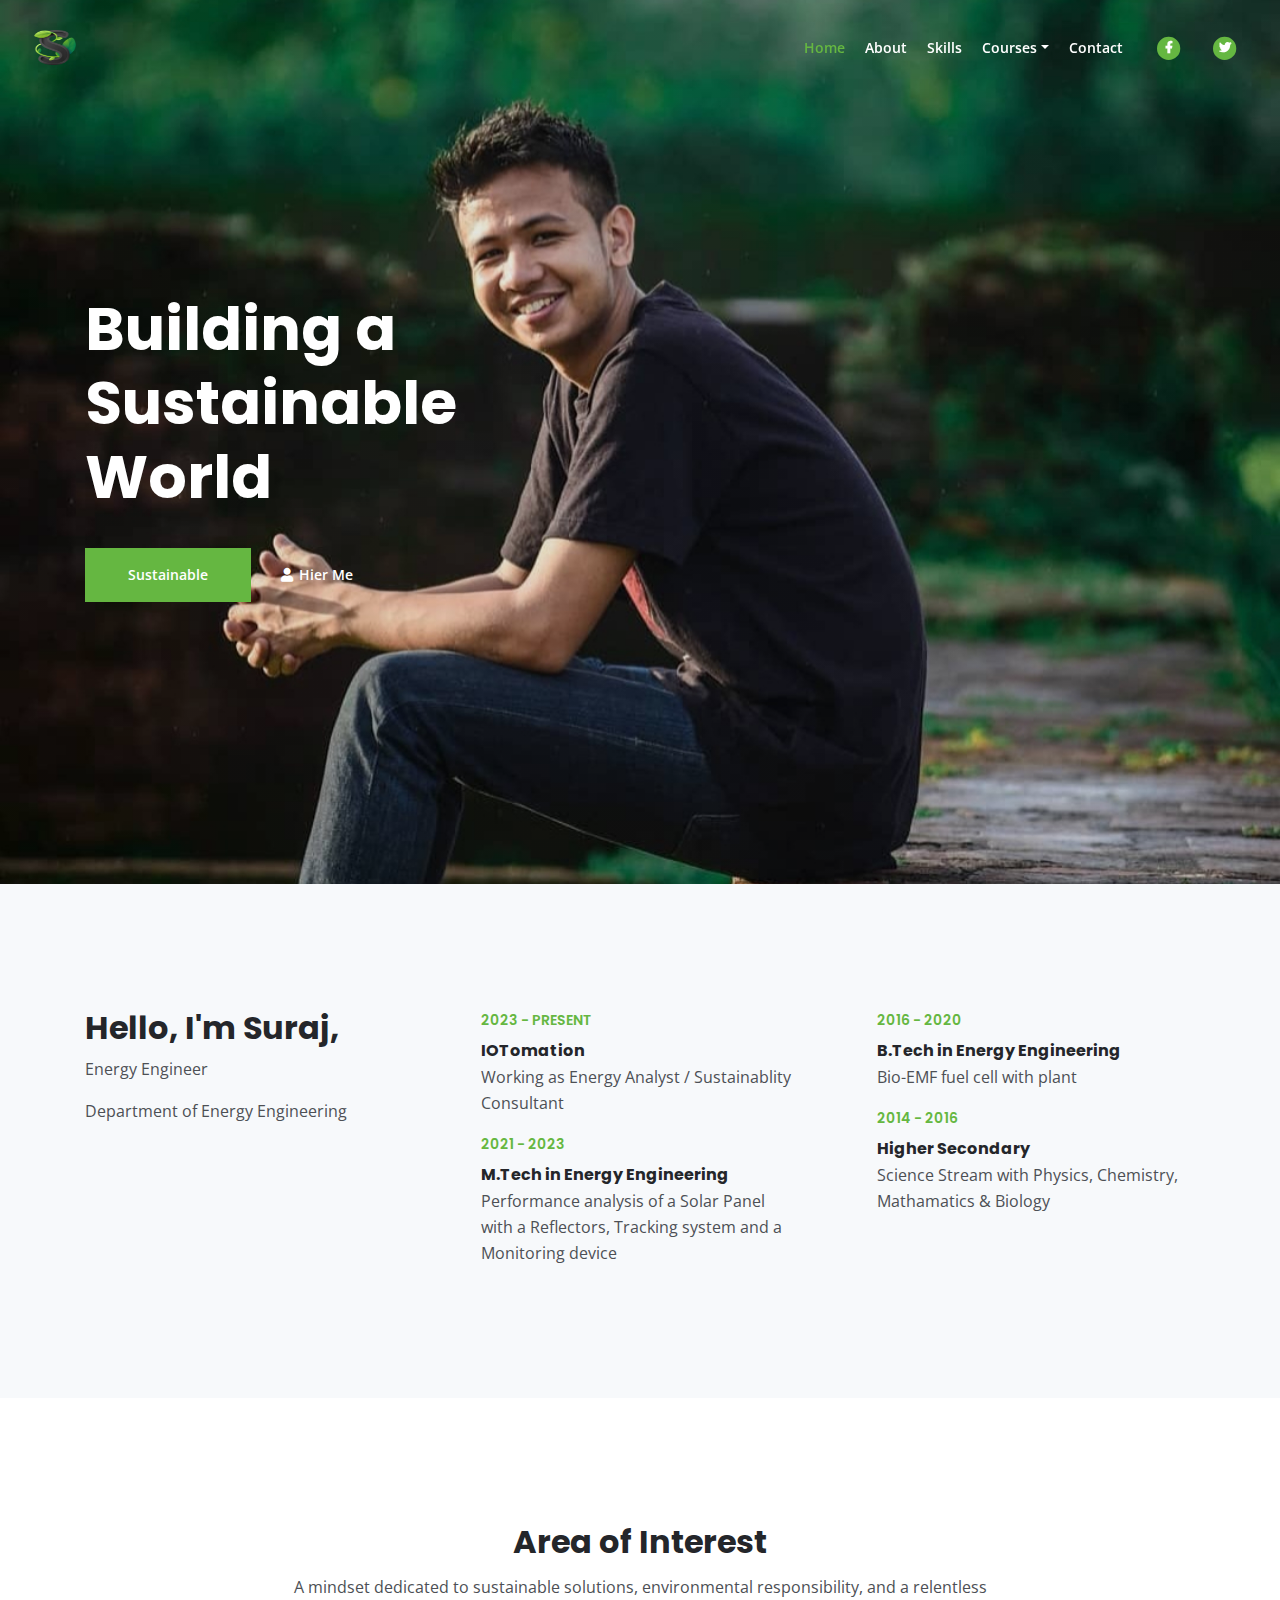
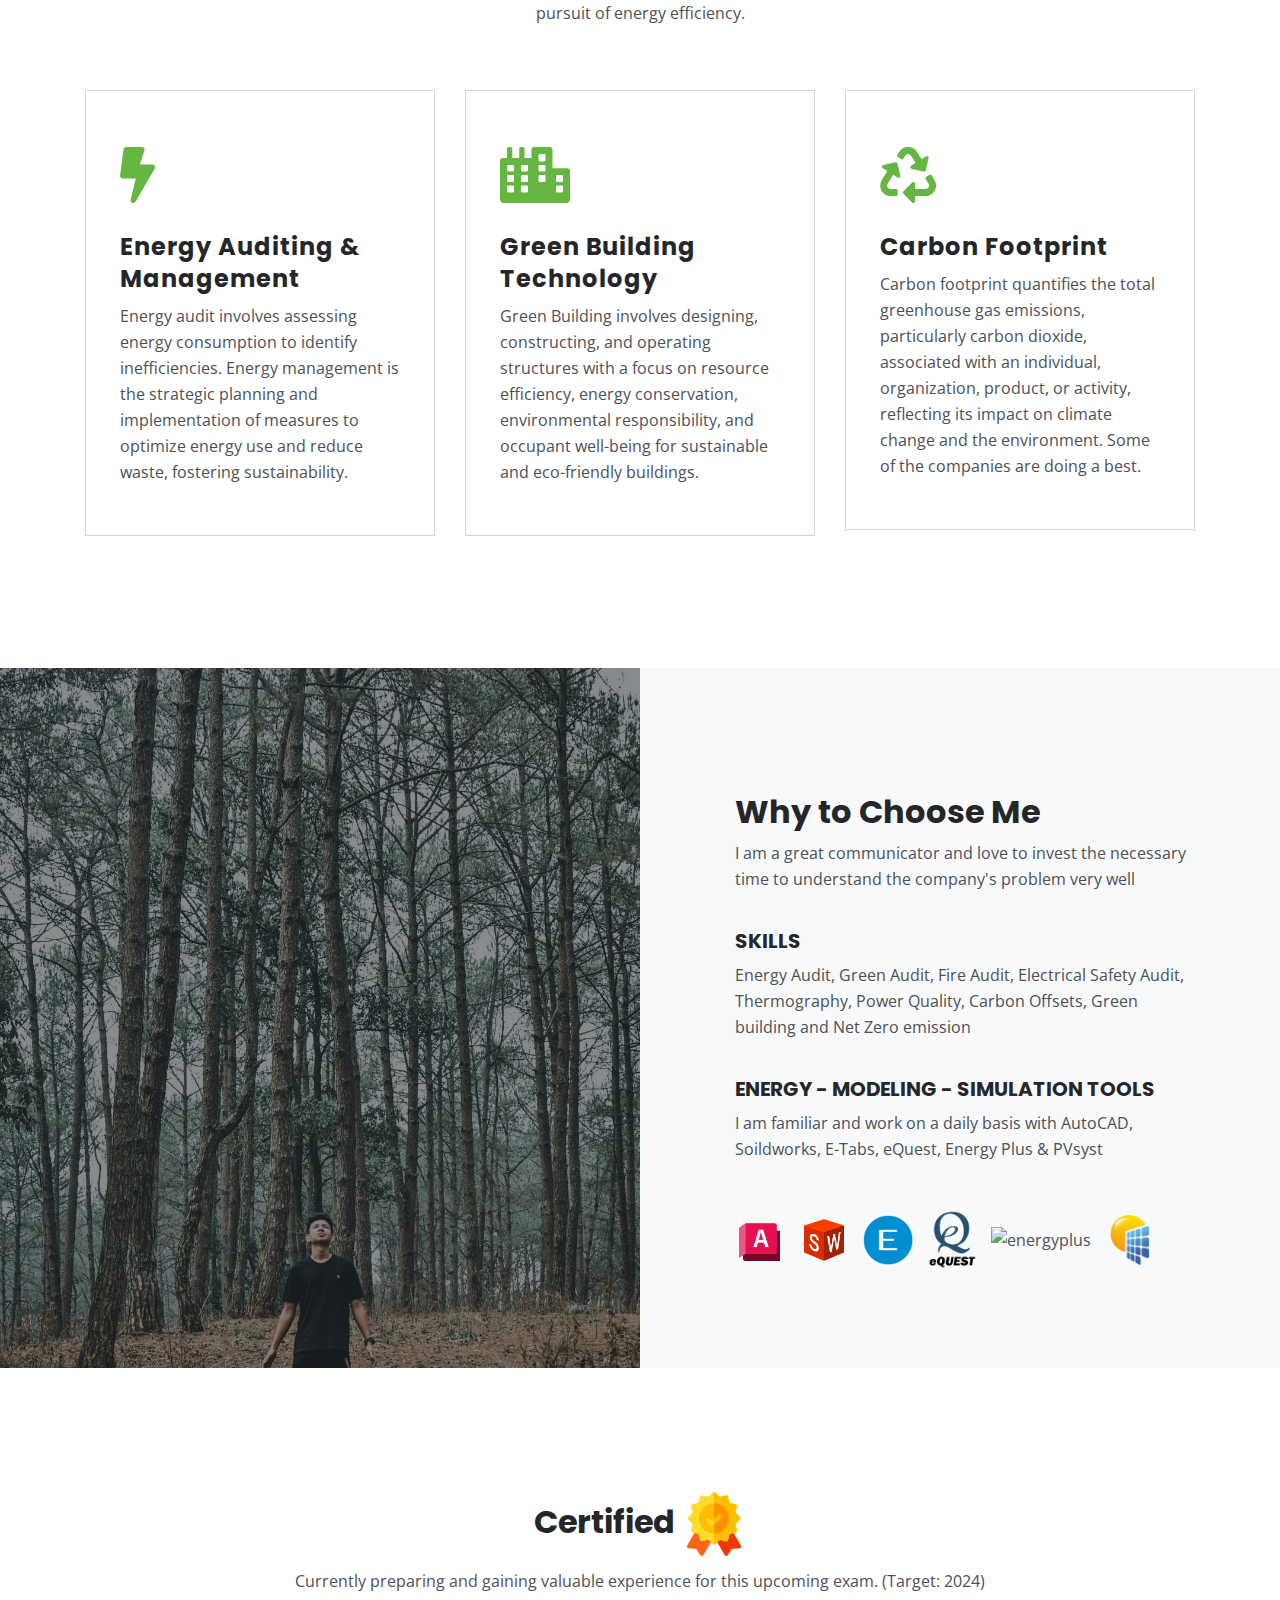
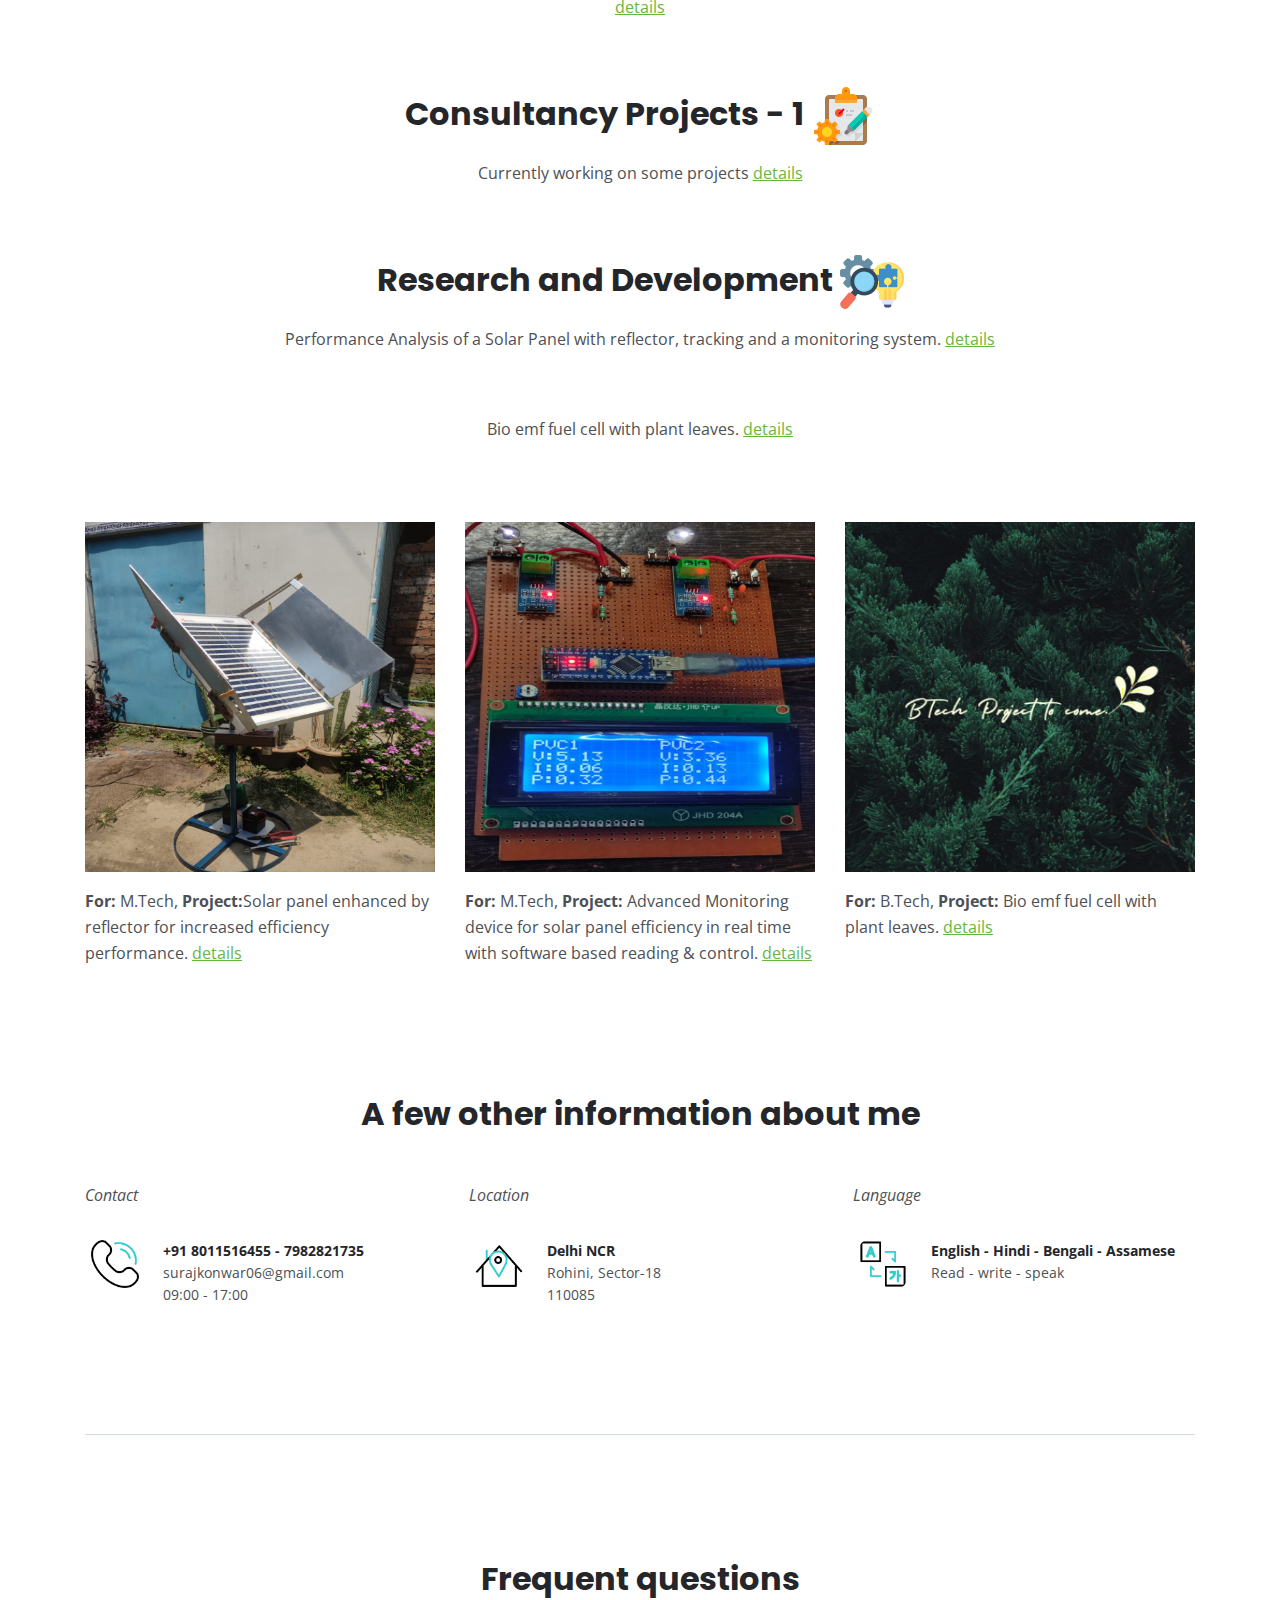
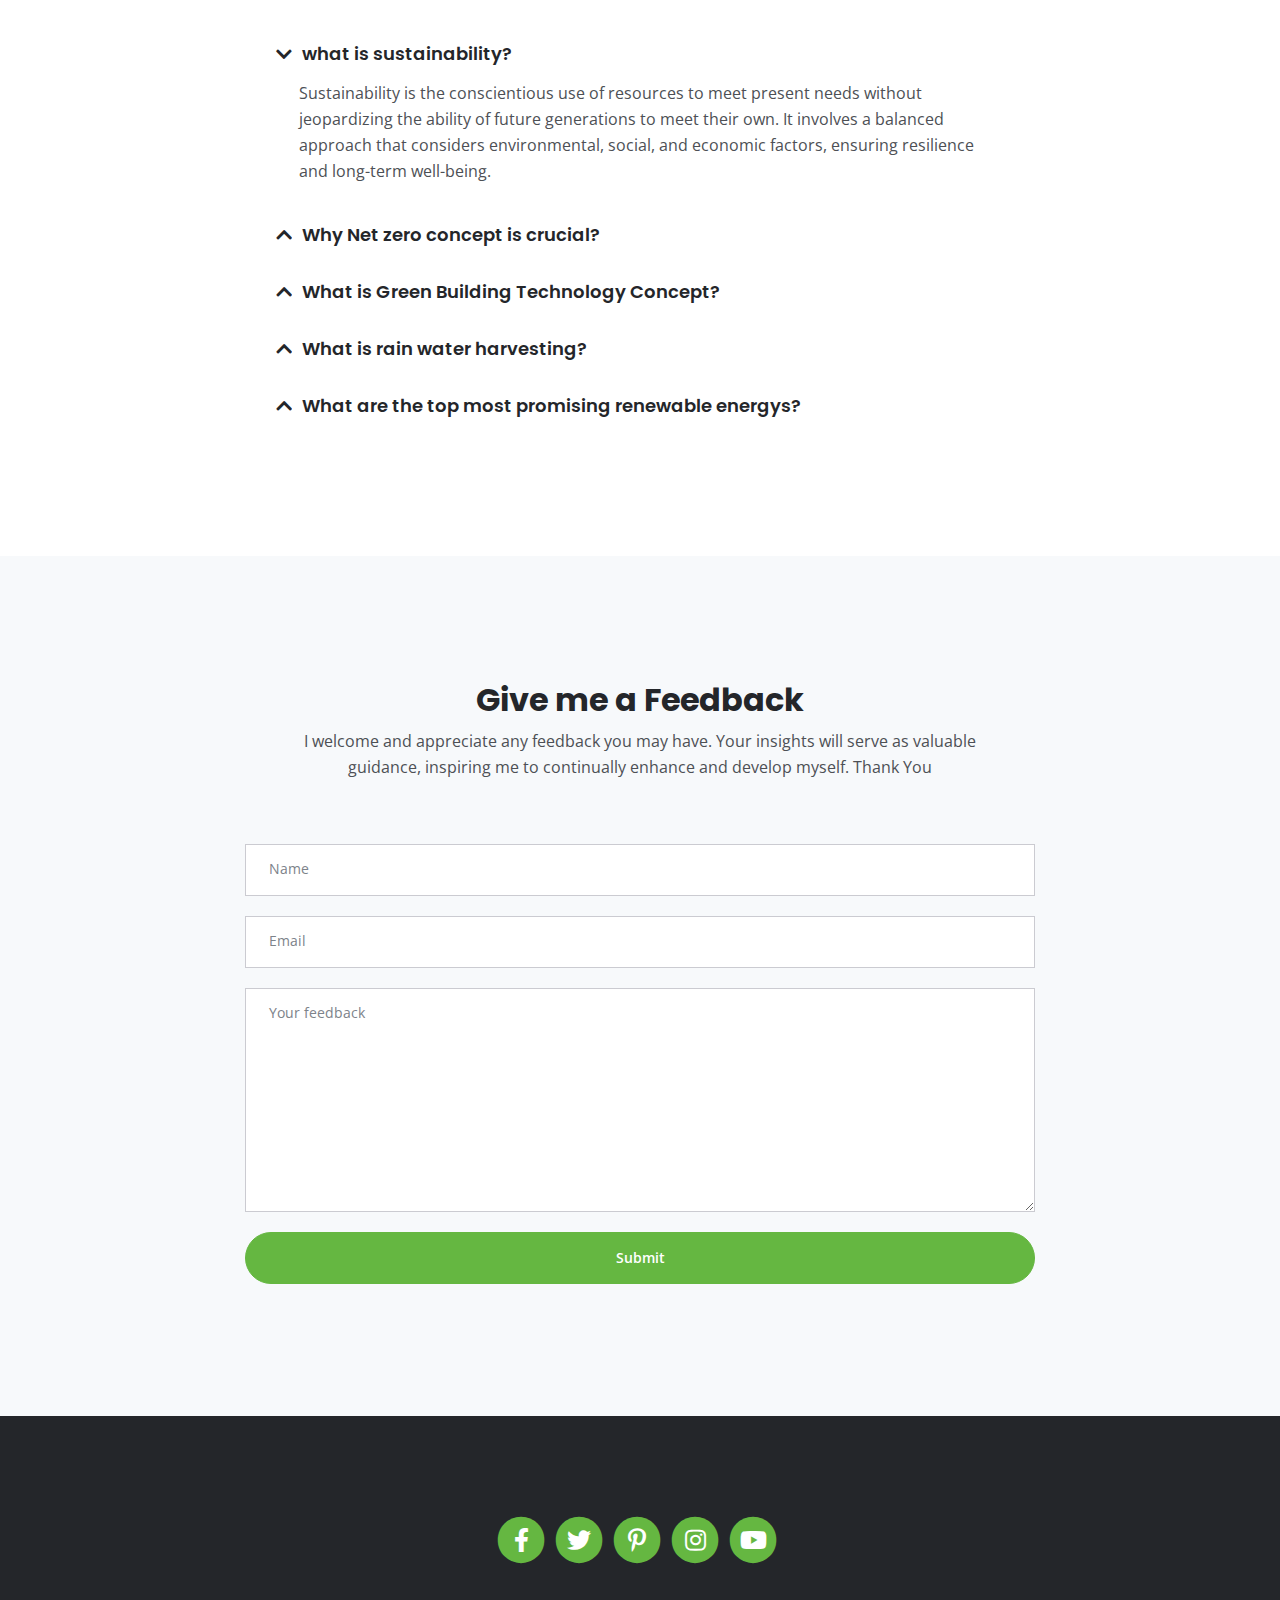
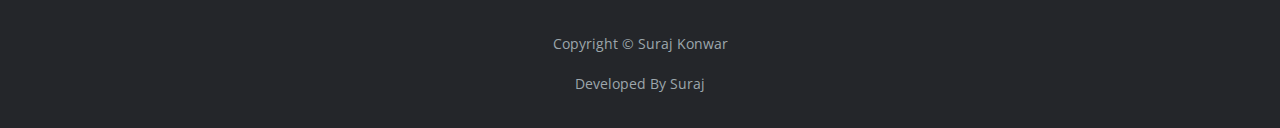
==== commit 5c3e5ec6: "energy plus" ====
--- a/index.html
+++ b/index.html
@@ -201,7 +201,7 @@
                                 <img src="images/solidworks.png" alt="alternative">
                                 <img src="images/etabs.png" alt="alternative">
                                 <img src="images/equest.png" alt="alternative">
-                                <img src="images/energyplus.png" alt="alternative">
+                                <img src="images/energyPlus.png" alt="energyplus">
                                 <img src="images/pvsyst.png" alt="alternative">
                             </div> <!-- end of icons-container -->
                         </div> <!-- end of text-container -->
